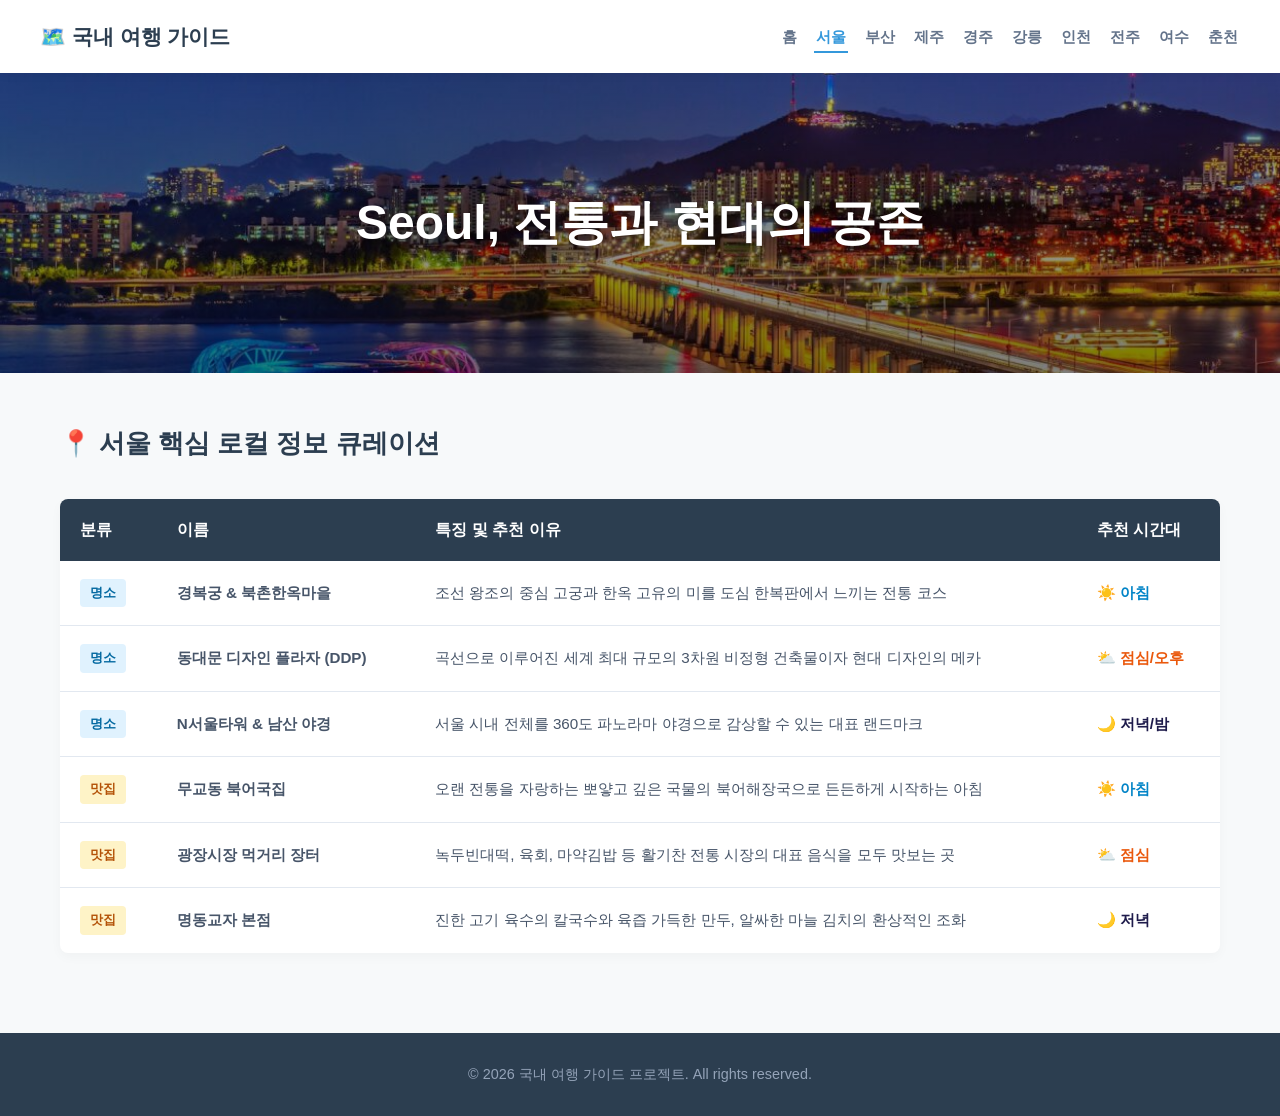
==== seoul.html @ 4688c041 "first commit" ====
<!doctype html>
<html lang="ko">
  <head>
    <meta charset="UTF-8" />
    <meta name="viewport" content="width=device-width, initial-scale=1.0" />
    <title>국내 여행 가이드 - 서울</title>
    <!-- 외부 스타일시트 연결 -->
    <link rel="stylesheet" href="style.css" />
  </head>
  <body>
    <!-- ===== 헤더 영역: 로고 + 내비게이션 메뉴 ===== -->
    <header>
      <!-- 로고: 클릭 시 메인(index) 페이지로 이동 -->
      <a href="index.html" class="logo">🗺️ 국내 여행 가이드</a>

      <!-- 상단 내비게이션 메뉴: 도시별 페이지 링크 -->
      <nav>
        <ul>
          <li><a href="index.html">홈</a></li>
          <li><a href="seoul.html" class="active">서울</a></li>
          <!-- 현재 페이지 활성화 표시 -->
          <li><a href="busan.html">부산</a></li>
          <li><a href="jeju.html">제주</a></li>
          <li><a href="gyeongju.html">경주</a></li>
          <li><a href="gangneung.html">강릉</a></li>
          <li><a href="incheon.html">인천</a></li>
          <li><a href="jeonju.html">전주</a></li>
          <li><a href="yeosu.html">여수</a></li>
          <li><a href="chuncheon.html">춘천</a></li>
        </ul>
      </nav>
    </header>

    <!-- ===== 히어로 섹션: 서울 대표 배경 이미지 + 소개 문구 ===== -->
    <section class="sub-hero hero-seoul">
      <h2>Seoul, 전통과 현대의 공존</h2>
    </section>

    <!-- ===== 메인 콘텐츠 영역 ===== -->
    <main class="container">
      <!-- 섹션 제목 -->
      <h3 class="section-title">📍 서울 핵심 로컬 정보 큐레이션</h3>

      <!-- 서울 명소/맛집 정보 테이블 -->
      <!-- ※ 서울 페이지는 명소 3개 + 맛집 3개로 구성 / 추천 시간대별 색상 구분 적용 -->
      <table class="info-table">
        <thead>
          <tr>
            <!-- 테이블 헤더: 분류 / 이름 / 특징 / 추천 시간대 -->
            <th>분류</th>
            <th>이름</th>
            <th>특징 및 추천 이유</th>
            <th>추천 시간대</th>
          </tr>
        </thead>
        <tbody>
          <!-- 명소 항목 1: 경복궁 & 북촌한옥마을 (아침 추천) -->
          <tr>
            <td><span class="category-badge badge-sight">명소</span></td>
            <td style="font-weight: bold">경복궁 & 북촌한옥마을</td>
            <td>
              조선 왕조의 중심 고궁과 한옥 고유의 미를 도심 한복판에서 느끼는
              전통 코스
            </td>
            <td style="color: #0284c7; font-weight: 600">☀️ 아침</td>
          </tr>

          <!-- 명소 항목 2: 동대문 디자인 플라자 (점심/오후 추천) -->
          <tr>
            <td><span class="category-badge badge-sight">명소</span></td>
            <td style="font-weight: bold">동대문 디자인 플라자 (DDP)</td>
            <td>
              곡선으로 이루어진 세계 최대 규모의 3차원 비정형 건축물이자 현대
              디자인의 메카
            </td>
            <td style="color: #ea580c; font-weight: 600">⛅ 점심/오후</td>
          </tr>

          <!-- 명소 항목 3: N서울타워 & 남산 야경 (저녁/밤 추천) -->
          <tr>
            <td><span class="category-badge badge-sight">명소</span></td>
            <td style="font-weight: bold">N서울타워 & 남산 야경</td>
            <td>
              서울 시내 전체를 360도 파노라마 야경으로 감상할 수 있는 대표
              랜드마크
            </td>
            <td style="color: #1e1b4b; font-weight: 600">🌙 저녁/밤</td>
          </tr>

          <!-- 맛집 항목 1: 무교동 북어국집 (아침 추천) -->
          <tr>
            <td><span class="category-badge badge-food">맛집</span></td>
            <td style="font-weight: bold">무교동 북어국집</td>
            <td>
              오랜 전통을 자랑하는 뽀얗고 깊은 국물의 북어해장국으로 든든하게
              시작하는 아침
            </td>
            <td style="color: #0284c7; font-weight: 600">☀️ 아침</td>
          </tr>

          <!-- 맛집 항목 2: 광장시장 먹거리 장터 (점심 추천) -->
          <tr>
            <td><span class="category-badge badge-food">맛집</span></td>
            <td style="font-weight: bold">광장시장 먹거리 장터</td>
            <td>
              녹두빈대떡, 육회, 마약김밥 등 활기찬 전통 시장의 대표 음식을 모두
              맛보는 곳
            </td>
            <td style="color: #ea580c; font-weight: 600">⛅ 점심</td>
          </tr>

          <!-- 맛집 항목 3: 명동교자 본점 (저녁 추천) -->
          <tr>
            <td><span class="category-badge badge-food">맛집</span></td>
            <td style="font-weight: bold">명동교자 본점</td>
            <td>
              진한 고기 육수의 칼국수와 육즙 가득한 만두, 알싸한 마늘 김치의
              환상적인 조화
            </td>
            <td style="color: #1e1b4b; font-weight: 600">🌙 저녁</td>
          </tr>
        </tbody>
      </table>
    </main>

    <!-- ===== 푸터 영역: 저작권 정보 ===== -->
    <footer>
      <p>&copy; 2026 국내 여행 가이드 프로젝트. All rights reserved.</p>
    </footer>
  </body>
</html>
---- style.css ----
/* ==========================================
   1. 초기화 및 브라우저 베이스 설정
   ========================================== */
* {
  margin: 0;
  padding: 0;
  box-sizing: border-box; /* 패딩과 테두리 두께를 폭(width) 안에 포함시켜 화면 깨짐을 방지합니다. */
}

body {
  font-family: "Malgun Gothic", "맑은 고딕", sans-serif;
  background-color: #f7f9fa; /* 웹사이트 전체의 부드러운 연회색 배경색 */
  color: #333333; /* 기본 본문 글자색 */
  line-height: 1.6; /* 가독성을 위한 줄간격 */
}

a {
  text-decoration: none; /* 하이퍼링크의 기본 밑줄을 제거합니다. */
  color: inherit; /* 링크 글자색이 변하지 않고 부모의 색상을 따르도록 합니다. */
}

ul {
  list-style: none; /* 리스트 앞에 붙는 점(불릿) 기호를 제거합니다. */
}

/* ==========================================
   2. 공통 상단 네비게이션 바 (Header)
   ========================================== */
header {
  background-color: #ffffff;
  display: flex;
  justify-content: space-between; /* 로고는 왼쪽, 메뉴는 오른쪽 끝으로 배치 */
  align-items: center; /* 상하 정중앙 수직 정렬 */
  padding: 20px 40px;
  position: sticky; /* 스크롤을 내려도 화면 상단에 항상 고정되는 기능 */
  top: 0;
  z-index: 1000; /* 본문 콘텐츠가 메뉴 위로 올라오지 못하도록 레이어 순위 최상위 부여 */
  box-shadow: 0 2px 10px rgba(0, 0, 0, 0.05); /* 헤더 하단의 은은한 입체 그림자 효과 */
}

header .logo {
  font-size: 1.3rem;
  font-weight: 700;
  color: #2c3e50;
}

header nav ul {
  display: flex; /* 세로로 나오는 리스트를 가로로 한 줄 정렬 */
  gap: 15px; /* 상단 메뉴 글자들 사이의 일정한 간격 */
}

header nav ul li a {
  font-size: 0.95rem;
  font-weight: bold;
  color: #64748b;
  padding: 6px 2px;
  transition: all 0.3s ease; /* 마우스를 올렸을 때 반응하는 애니메이션 속도 */
}

/* [기능] 마우스를 올리거나(hover), 현재 활성화된 페이지(active) 메뉴에 푸른색 테마색과 밑줄을 적용합니다. */
header nav ul li a:hover,
header nav ul li a.active {
  color: #3498db;
  border-bottom: 2px solid #3498db;
}

/* ==========================================
   3. 메인 페이지 전용 대형 배너 (Hero Banner)
   ========================================== */
.hero {
  /* 이미지 위에 어두운 그라데이션 필터를 씌워 흰색 글씨가 잘 보이도록 대비를 줍니다. */
  background:
    linear-gradient(rgba(44, 62, 80, 0.5), rgba(44, 62, 80, 0.7)),
    url("images/hero.jpg") no-repeat center/cover;
  height: 380px;
  display: flex;
  justify-content: center;
  align-items: center; /* 타이틀 텍스트를 배너 정중앙에 배치 */
  text-align: center;
  color: #ffffff;
}

.hero-text h2 {
  font-size: 2.5rem;
  font-weight: 700;
  margin-bottom: 15px;
}
.hero-text p {
  font-size: 1.15rem;
  opacity: 0.9;
}

/* ==========================================
   4. 레이아웃 컨테이너 및 섹션 타이틀
   ========================================== */
.container {
  max-width: 1200px; /* 본문 최대 너비를 제한하여 큰 모니터에서도 가운데 정렬되도록 함 */
  margin: 50px auto;
  padding: 0 20px; /* 모바일 화면에서 글자가 양 끝에 붙지 않도록 여백 확보 */
}

.section-title {
  font-size: 1.6rem;
  font-weight: 700;
  color: #2c3e50;
  margin-bottom: 35px;
}

/* ==========================================
   5. 반응형 카드 그리드 & 마우스 호버 모션 UX
   ========================================== */
.card-grid {
  display: grid;
  /* 화면 크기에 맞춰 카드 개수가 자동으로 조절되는 반응형 레이아웃 기술 (최소 320px 폭 유지) */
  grid-template-columns: repeat(auto-fill, minmax(320px, 1fr));
  gap: 30px; /* 카드와 카드 사이의 공백 */
}

.card {
  background-color: #ffffff;
  border-radius: 12px;
  overflow: hidden; /* 내부 이미지가 들릴 때 둥근 모서리 바깥으로 튀어나가는 것을 커팅 */
  box-shadow: 0 4px 15px rgba(0, 0, 0, 0.04);
  transition: all 0.3s ease;
  display: block;
}

.card img {
  width: 100%;
  height: 230px;
  object-fit: cover; /* 사진 비율이 찌그러지지 않게 꽉 채우는 기능 */
  transition: all 0.3s ease;
}

.card-body {
  padding: 25px;
}
.card-body h4 {
  font-size: 1.25rem;
  font-weight: 700;
  color: #2c3e50;
  margin-bottom: 10px;
}
.card-body p {
  font-size: 0.95rem;
  color: #64748b;
}

/* ⚡ [기능] 카드 위에 마우스를 올리면 카드가 위로 부드럽게 슥 떠오르는 인터랙션 효과 */
.card:hover {
  transform: translateY(-10px); /* 위쪽으로 10px 수직 이동 */
  box-shadow: 0 20px 30px rgba(0, 0, 0, 0.08); /* 그림자를 넓혀 붕 뜬 느낌 연출 */
}
.card:hover img {
  transform: scale(1.03); /* 이미지 미세 확대 줌인 효과 */
}

/* ==========================================
   6. 서브 상세 페이지 전용 배너 및 9개 전체 지역 배경 매핑
   ========================================== */
.sub-hero {
  height: 300px;
  display: flex;
  justify-content: center;
  align-items: center;
  text-align: center;
  color: #ffffff;
}
.sub-hero h2 {
  font-size: 3rem;
  font-weight: 700;
  text-shadow: 0 2px 10px rgba(0, 0, 0, 0.4);
}

/* [기능] 각 .html 파일별 서브 배너 클래스에 맞춰 9개 지역 고유 이미지를 정확하게 일대일 매핑합니다. */
/* 1. 서울 배경 이미지 */
.hero-seoul {
  background:
    linear-gradient(rgba(0, 0, 0, 0.3), rgba(0, 0, 0, 0.5)),
    url("images/seoul.jpg") no-repeat center/cover;
}
/* 2. 부산 배경 이미지 */
.hero-busan {
  background:
    linear-gradient(rgba(0, 0, 0, 0.3), rgba(0, 0, 0, 0.5)),
    url("images/busan.jpg") no-repeat center/cover;
}
/* 3. 제주 배경 이미지 */
.hero-jeju {
  background:
    linear-gradient(rgba(0, 0, 0, 0.3), rgba(0, 0, 0, 0.5)),
    url("images/jeju.jpg") no-repeat center/cover;
}
/* 4. 경주 배경 이미지 */
.hero-gyeongju {
  background:
    linear-gradient(rgba(0, 0, 0, 0.3), rgba(0, 0, 0, 0.5)),
    url("images/gyeongju.jpg") no-repeat center/cover;
}
/* 5. 강릉 배경 이미지 */
.hero-gangneung {
  background:
    linear-gradient(rgba(0, 0, 0, 0.3), rgba(0, 0, 0, 0.5)),
    url("images/gangneung.jpg") no-repeat center/cover;
}
/* 6. 인천 배경 이미지 */
.hero-incheon {
  background:
    linear-gradient(rgba(0, 0, 0, 0.3), rgba(0, 0, 0, 0.5)),
    url("images/incheon.jpg") no-repeat center/cover;
}
/* 7. 전주 배경 이미지 */
.hero-jeonju {
  background:
    linear-gradient(rgba(0, 0, 0, 0.3), rgba(0, 0, 0, 0.5)),
    url("images/jeonju.jpg") no-repeat center/cover;
}
/* 8. 여수 배경 이미지 */
.hero-yeosu {
  background:
    linear-gradient(rgba(0, 0, 0, 0.3), rgba(0, 0, 0, 0.5)),
    url("images/yeosu.jpg") no-repeat center/cover;
}
/* 9. 춘천 배경 이미지 */
.hero-chuncheon {
  background:
    linear-gradient(rgba(0, 0, 0, 0.3), rgba(0, 0, 0, 0.5)),
    url("images/chuncheon.jpg") no-repeat center/cover;
}

/* ==========================================
   7. 상세 페이지 로컬 정보 표 (Table) 컴포넌트
   ========================================== */
.info-table {
  width: 100%;
  border-collapse: collapse; /* 테두리 선이 이중으로 생기는 현상을 방지하고 하나로 합칩니다. */
  margin-top: 20px;
  background-color: #ffffff;
  border-radius: 8px;
  overflow: hidden;
  box-shadow: 0 4px 12px rgba(0, 0, 0, 0.03);
}

.info-table th {
  background-color: #2c3e50; /* 대본의 핵심 테마 컬러인 네이비 배치 */
  color: #ffffff;
  font-weight: bold;
  text-align: left;
  padding: 18px 20px;
}

.info-table td {
  padding: 18px 20px;
  border-bottom: 1px solid #e2e8f0; /* 가로 가독성을 위한 부드러운 구분선 */
  color: #475569;
  font-size: 0.95rem;
}

.info-table tr:last-child td {
  border-bottom: none; /* 표의 맨 마지막 줄 밑바닥 선은 지워서 둥근 모서리와 깔끔하게 마감합니다. */
}

.info-table tr:hover {
  background-color: #f8fafc; /* 사용자가 읽고 있는 줄에 연한 회색 음영 하이라이트를 주는 기능 */
}

/* 🏷️ 분류 필드 가독성을 위한 라운드형 카테고리 뱃지 박스 */
.category-badge {
  display: inline-block;
  padding: 4px 10px;
  border-radius: 4px;
  font-size: 0.8rem;
  font-weight: bold;
}
/* 명소 뱃지 (스카이블루 톤) */
.badge-sight {
  background-color: #e0f2fe;
  color: #0369a1;
}
/* 맛집 뱃지 (오렌지/골드 톤) */
.badge-food {
  background-color: #fef3c7;
  color: #b45309;
}

/* ==========================================
   8. 사이트 하단 공통 푸터 (Footer)
   ========================================== */
footer {
  background-color: #2c3e50;
  color: #94a3b8;
  text-align: center;
  padding: 30px 20px;
  margin-top: 80px;
  font-size: 0.9rem;
}
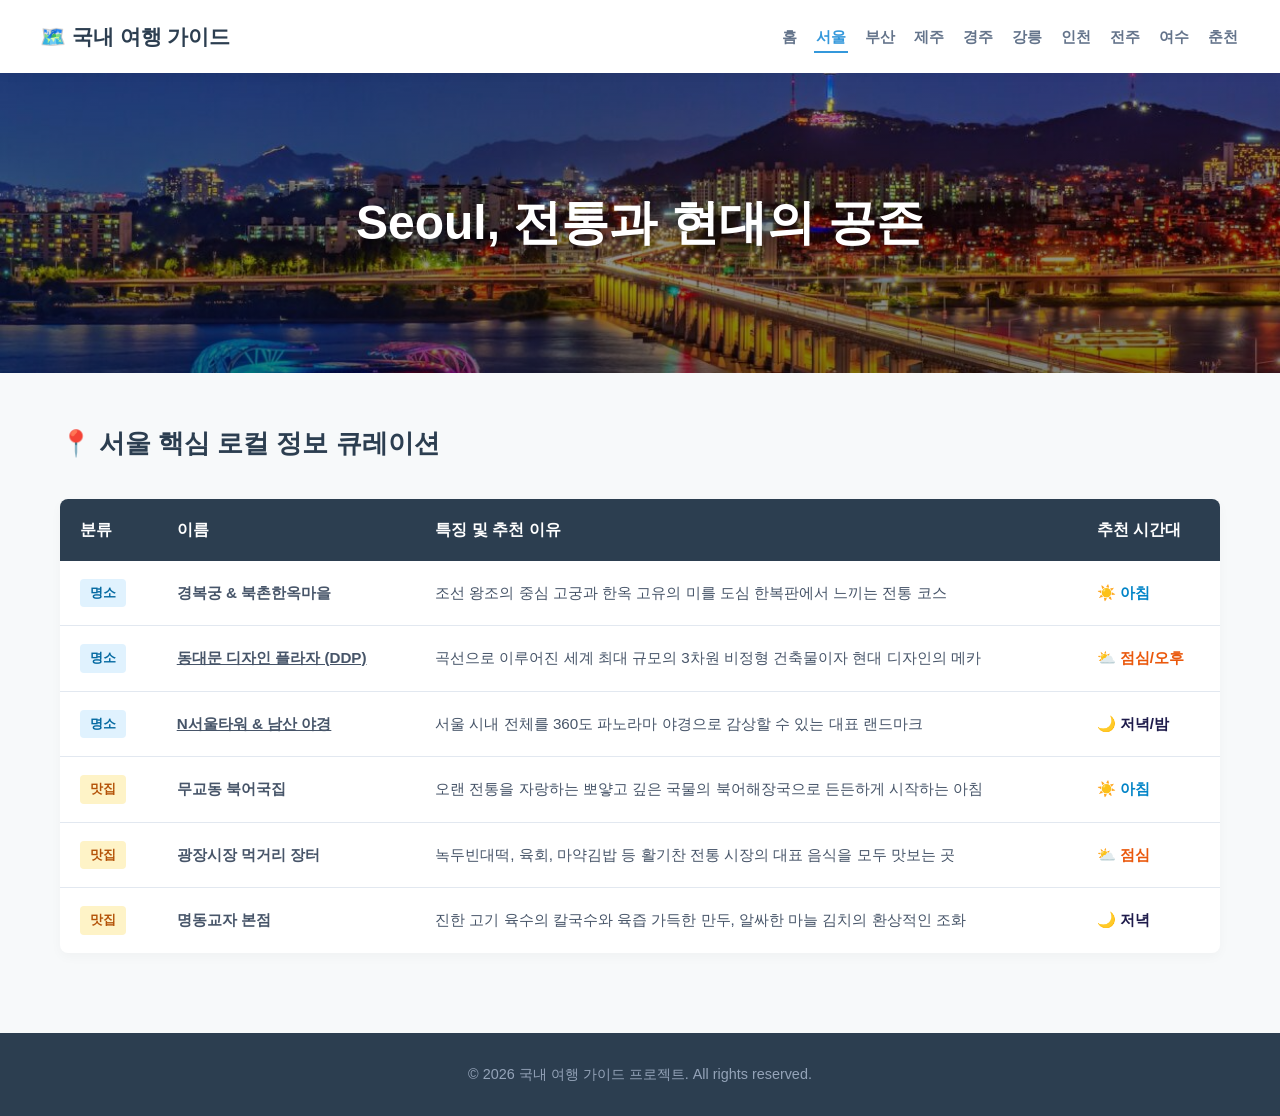
==== commit 7ae1f3be: "두 번째 커밋" ====
--- a/seoul.html
+++ b/seoul.html
@@ -68,7 +68,19 @@
           <!-- 명소 항목 2: 동대문 디자인 플라자 (점심/오후 추천) -->
           <tr>
             <td><span class="category-badge badge-sight">명소</span></td>
-            <td style="font-weight: bold">동대문 디자인 플라자 (DDP)</td>
+            <td style="font-weight: bold">
+              <a
+                href="https://winters-story.tistory.com/entry/%EB%8F%99%EB%8C%80%EB%AC%B8%EB%94%94%EC%9E%90%EC%9D%B8%ED%94%8C%EB%9D%BC%EC%9E%90-DDP-%EC%99%84%EB%B2%BD-%EA%B0%80%EC%9D%B4%EB%93%9C"
+                targe="_blank"
+                style="
+                  text-decoration: underline;
+                  color: inherit;
+                  cursor: pointer;
+                "
+              >
+                동대문 디자인 플라자 (DDP)
+              </a>
+            </td>
             <td>
               곡선으로 이루어진 세계 최대 규모의 3차원 비정형 건축물이자 현대
               디자인의 메카
@@ -79,7 +91,19 @@
           <!-- 명소 항목 3: N서울타워 & 남산 야경 (저녁/밤 추천) -->
           <tr>
             <td><span class="category-badge badge-sight">명소</span></td>
-            <td style="font-weight: bold">N서울타워 & 남산 야경</td>
+            <td style="font-weight: bold">
+              <a
+                href="https://www.nseoultower.co.kr/global/intro.asp"
+                target="_blank"
+                style="
+                  text-decoration: underline;
+                  color: inherit;
+                  cursor: pointer;
+                "
+              >
+                N서울타워 & 남산 야경
+              </a>
+            </td>
             <td>
               서울 시내 전체를 360도 파노라마 야경으로 감상할 수 있는 대표
               랜드마크
--- a/style.css
+++ b/style.css
@@ -28,7 +28,7 @@
    ========================================== */
 header {
   background-color: #ffffff;
-  display: flex;
+  display: flex; /* 정렬 */
   justify-content: space-between; /* 로고는 왼쪽, 메뉴는 오른쪽 끝으로 배치 */
   align-items: center; /* 상하 정중앙 수직 정렬 */
   padding: 20px 40px;
@@ -129,7 +129,7 @@
   width: 100%;
   height: 230px;
   object-fit: cover; /* 사진 비율이 찌그러지지 않게 꽉 채우는 기능 */
-  transition: all 0.3s ease;
+  transition: all 0.3s ease; /* 지정 시간동안 애니메이션이 부드럽도록 표현 */
 }
 
 .card-body {
